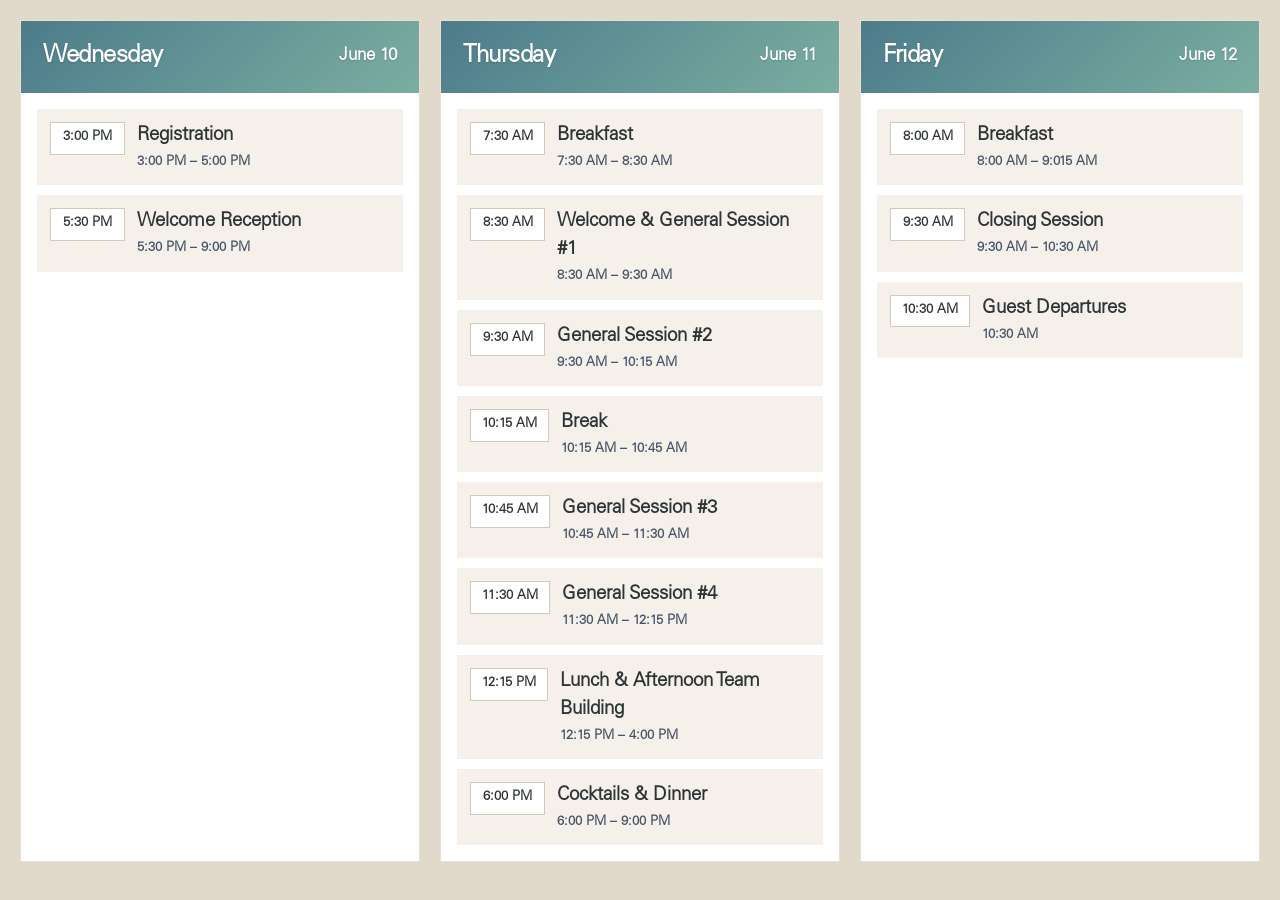
==== agenda/index.html @ 7154a573 "Add files via upload" ====
<!DOCTYPE html>
<html lang="en">
<head>
    <meta charset="UTF-8">
    <meta name="viewport" content="width=device-width, initial-scale=1.0">
    <title>Event Agenda</title>
    <link rel="stylesheet" href="styles.css">
</head>
<body>
    <div class="agenda-embed">
        <div class="days-grid">
            <!-- Wednesday Card -->
            <div class="day-card">
                <div class="day-card-header">
                    <h2 class="day-title">Wednesday</h2>
                    <span class="day-date">June 10</span>
                </div>
                <div class="events-list">
                    <div class="event-item" data-time="12:30-16:00">
                        <div class="event-time">3:00 PM</div>
                        <div class="event-content">
                            <h3 class="event-title">Registration</h3>
                            <span class="event-time-range">3:00 PM – 5:00 PM</span>
                        </div>
                    </div>
                    <div class="event-item" data-time="18:00-19:00">
                        <div class="event-time">5:30 PM</div>
                        <div class="event-content">
                            <h3 class="event-title">Welcome Reception</h3>
                            <span class="event-time-range">5:30 PM – 9:00 PM</span>
                        </div>
                    </div>
                </div>
            </div>

            <!-- Thursday Card -->
            <div class="day-card">
                <div class="day-card-header">
                    <h2 class="day-title">Thursday</h2>
                    <span class="day-date">June 11</span>
                </div>
                <div class="events-list">
                    <div class="event-item" data-time="07:00-09:00">
                        <div class="event-time">7:30 AM</div>
                        <div class="event-content">
                            <h3 class="event-title">Breakfast</h3>
                            <span class="event-time-range">7:30 AM – 8:30 AM</span>
                        </div>
                    </div>
                    <div class="event-item" data-time="09:00-12:00">
                        <div class="event-time">8:30 AM</div>
                        <div class="event-content">
                            <h3 class="event-title">Welcome & General Session #1</h3>
                            <span class="event-time-range">8:30 AM – 9:30 AM</span>
                        </div>
                    </div>
                    <div class="event-item" data-time="12:00-14:00">
                        <div class="event-time">9:30 AM</div>
                        <div class="event-content">
                            <h3 class="event-title">General Session #2</h3>
                            <span class="event-time-range">9:30 AM – 10:15 AM</span>
                        </div>
                    </div>
                    <div class="event-item" data-time="14:00-17:00">
                        <div class="event-time">10:15 AM</div>
                        <div class="event-content">
                            <h3 class="event-title">Break</h3>
                            <span class="event-time-range">10:15 AM – 10:45 AM</span>
                        </div>
                    </div>
                    <div class="event-item" data-time="18:00-19:00">
                        <div class="event-time">10:45 AM</div>
                        <div class="event-content">
                            <h3 class="event-title">General Session #3</h3>
                            <span class="event-time-range">10:45 AM – 11:30 AM</span>
                        </div>
                    </div>
                     <div class="event-item" data-time="18:00-19:00">
                        <div class="event-time">11:30 AM</div>
                        <div class="event-content">
                            <h3 class="event-title">General Session #4</h3>
                            <span class="event-time-range">11:30 AM – 12:15 PM</span>
                        </div>
                    </div>
                    <div class="event-item" data-time="18:00-19:00">
                        <div class="event-time">12:15 PM</div>
                        <div class="event-content">
                            <h3 class="event-title">Lunch & Afternoon Team Building</h3>
                            <span class="event-time-range">12:15 PM – 4:00 PM</span>
                        </div>
                    </div>
                    <div class="event-item" data-time="19:00-21:00">
                        <div class="event-time">6:00 PM</div>
                        <div class="event-content">
                            <h3 class="event-title">Cocktails & Dinner</h3>
                            <span class="event-time-range">6:00 PM – 9:00 PM</span>
                        </div>
                    </div>
                </div>
            </div>

            <!-- Friday Card -->
            <div class="day-card">
                <div class="day-card-header">
                    <h2 class="day-title">Friday</h2>
                    <span class="day-date">June 12</span>
                </div>
                <div class="events-list">
                    <div class="event-item" data-time="07:00-09:00">
                        <div class="event-time">8:00 AM</div>
                        <div class="event-content">
                            <h3 class="event-title">Breakfast</h3>
                            <span class="event-time-range">8:00 AM – 9:015 AM</span>
                        </div>
                    </div>
                      <div class="event-item" data-time="07:00-09:00">
                        <div class="event-time">9:30 AM</div>
                        <div class="event-content">
                            <h3 class="event-title">Closing Session</h3>
                            <span class="event-time-range">9:30 AM – 10:30 AM</span>
                        </div>
                    </div>
                    <div class="event-item" data-time="09:00-12:00">
                        <div class="event-time">10:30 AM</div>
                        <div class="event-content">
                            <h3 class="event-title">Guest Departures</h3>
                            <span class="event-time-range">10:30 AM</span>
                        </div>
                    </div>
                </div>
            </div>
        </div>
    </div>

    <script src="script.js"></script>
</body>
</html>
---- agenda/styles.css ----
:root {
    --primary: #4c7c8b;
    --primary-light: #7baea1;
    --bg: #e1dacb;
    --bg-light: #f5f1ea;
    --bg-card: #ffffff;
    --text-primary: #2d3436;
    --text-secondary: #475569;
    --text-muted: #64748b;
    --border: #d4c9b8;
    --border-light: #e8e0d3;
    --shadow-sm: 0 1px 2px 0 rgba(0, 0, 0, 0);
    --shadow: 0 1px 3px 0 rgba(0, 0, 0, 0), 0 1px 2px 0 rgba(0, 0, 0, 0.06);
    --shadow-md: 0 4px 6px -1px rgba(0, 0, 0, 0), 0 2px 4px -1px rgba(0, 0, 0, 0.06);
}

@font-face {
    font-family: 'UniversLTPro-45Light';
    src: url('/UniversLTPro-45Light.otf') format('opentype');
    font-weight: 300;
    font-style: normal;
    font-display: swap;
}

@font-face {
    font-family: 'UniversLTPro-55Roman';
    src: url('/UniversLTPro-55Roman.otf') format('opentype');
    font-weight: 400;
    font-style: normal;
    font-display: swap;
}

@font-face {
    font-family: 'UniversLTPro-65Bold';
    src: url('/UniversLTPro-65Bold.otf') format('opentype');
    font-weight: 700;
    font-style: normal;
    font-display: swap;
}

* {
    margin: 0;
    padding: 0;
    box-sizing: border-box;
}

body {
    font-family: 'UniversLTPro-45Light', -apple-system, BlinkMacSystemFont, 'Segoe UI', Roboto, sans-serif;
    background: var(--bg);
    color: var(--text-primary);
    line-height: 1.5;
    -webkit-font-smoothing: antialiased;
    -moz-osx-font-smoothing: grayscale;
}

.agenda-embed {
    width: 100%;
    max-width: 100%;
    background: var(--bg);
    border-radius: 0;
    overflow: hidden;
}

/* Days Grid - Card Layout */
.days-grid {
    display: grid;
    grid-template-columns: repeat(auto-fit, minmax(280px, 1fr));
    gap: 20px;
    padding: 20px;
}

/* Day Card */
.day-card {
    background: var(--bg-card);
    border: 1px solid var(--border-light);
    border-radius: 0;
    overflow: hidden;
    transition: all 0.2s ease;
    display: flex;
    flex-direction: column;
}

.day-card:hover {
    border-color: var(--border);
}

.day-card-header {
    background: linear-gradient(135deg, #4c7c8b 0%, #7baea1 100%);
    color: white;
    padding: 18px 22px;
    display: flex;
    justify-content: space-between;
    align-items: center;
}

.day-title {
    font-size: 24px;
    font-weight: 800;
    margin: 0;
    letter-spacing: -0.02em;
    text-shadow: 0 1px 2px rgba(0, 0, 0, 0.15);
}

.day-date {
    font-size: 17px;
    font-weight: 700;
    opacity: 1;
    text-shadow: 0 1px 2px rgba(0, 0, 0, 0.15);
}

/* Events List */
.events-list {
    display: flex;
    flex-direction: column;
    padding: 16px;
    gap: 10px;
    flex: 1;
}

.event-item {
    display: flex;
    gap: 12px;
    padding: 12px;
    background: var(--bg-light);
    border-radius: 0;
    border: 1px solid transparent;
    transition: all 0.2s ease;
    align-items: flex-start;
}

.event-icon {
    width: 36px;
    height: 36px;
    min-width: 36px;
    display: flex;
    align-items: center;
    justify-content: center;
    background: rgba(76, 124, 139, 0.12);
    color: var(--primary);
    border-radius: 0;
    font-size: 16px;
}

.event-item:hover {
    background: var(--bg-card);
    border-color: var(--border);
}


.event-time {
    min-width: 75px;
    font-weight: 700;
    font-size: 13px;
    color: var(--text-primary);
    padding: 7px 11px;
    background: white;
    border-radius: 0;
    text-align: center;
    border: 1px solid var(--border);
    flex-shrink: 0;
    line-height: 1.3;
}

.event-content {
    flex: 1;
    display: flex;
    flex-direction: column;
    gap: 4px;
    min-width: 0;
}

        line-height: 1;
    font-size: 15px;
    font-weight: 600;
    color: var(--text-primary);
    margin: 0;
    line-height: 1.4;
}

.event-description {
    font-size: 13px;
    color: var(--text-secondary);
    font-style: italic;
    font-weight: 500;
    line-height: 1.4;
}

.event-time-range {
    font-size: 13px;
    color: var(--text-secondary);
    font-weight: 600;
    line-height: 1.4;
}

/* Footer */
.agenda-footer {
    padding: 12px 20px;
    border-top: 1px solid var(--border-light);
    background: var(--bg-light);
    text-align: center;
}

.disclaimer {
    font-size: 11px;
    color: var(--text-muted);
    font-style: italic;
    margin: 0;
    font-weight: 400;
}

/* Responsive Design - Tablet */
@media (max-width: 1024px) {
    .days-grid {
        grid-template-columns: repeat(2, 1fr);
        gap: 16px;
        padding: 16px;
    }
    
    .day-card-header {
        padding: 16px 20px;
    }
    
    .events-list {
        padding: 14px;
    }
}

/* Responsive Design - Mobile */
@media (max-width: 768px) {
    .days-grid {
        grid-template-columns: 1fr;
        gap: 16px;
        padding: 16px;
    }
    
    .day-card-header {
        padding: 16px 18px;
    }
    
    .day-title {
        font-size: 20px;
    }
    
    .day-date {
        font-size: 16px;
    }
    
    .events-list {
        padding: 12px;
        gap: 8px;
    }
    
    .event-item {
        padding: 10px;
        gap: 10px;
    }
    
    .event-icon {
        width: 32px;
        height: 32px;
        min-width: 32px;
        font-size: 14px;
    }
    
    .event-time {
        min-width: 70px;
        font-size: 12px;
        padding: 6px 9px;
    }
    
    .event-title {
        font-size: 14px;
    }
    
    .event-description {
        font-size: 12px;
    }
    
    .event-time-range {
        font-size: 12px;
    }
    
    .agenda-footer {
        padding: 10px 16px;
    }
}

/* Small Mobile Devices */
@media (max-width: 480px) {
    .days-grid {
        padding: 12px;
        gap: 12px;
    }
    
    .day-card-header {
        padding: 14px 16px;
    }
    
    .day-title {
        font-size: 18px;
    }
    
    .day-date {
        font-size: 15px;
    }
    
    .events-list {
        padding: 10px;
    }
    
    .event-item {
        padding: 8px;
    }
    
    .event-icon {
        width: 28px;
        height: 28px;
        min-width: 28px;
        font-size: 12px;
    }
}

/* Print Styles */
@media print {
    .agenda-footer {
        display: none;
    }
    
    .day-card {
        page-break-inside: avoid;
        box-shadow: none;
        border: 1px solid #ddd;
    }
}
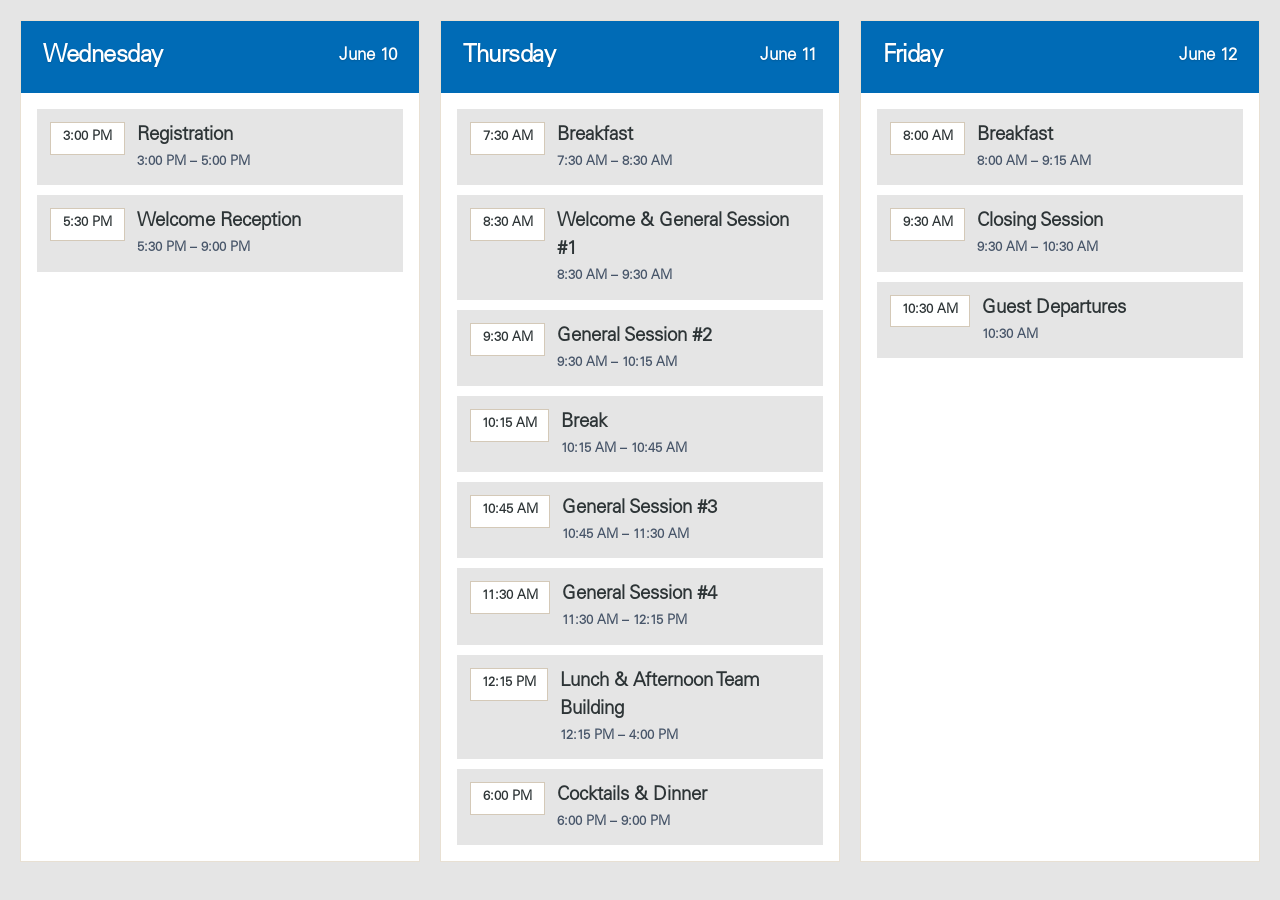
==== commit 6483fb33: "Fix typo in event time range for Breakfast" ====
--- a/agenda/index.html
+++ b/agenda/index.html
@@ -110,7 +110,7 @@
                         <div class="event-time">8:00 AM</div>
                         <div class="event-content">
                             <h3 class="event-title">Breakfast</h3>
-                            <span class="event-time-range">8:00 AM – 9:015 AM</span>
+                            <span class="event-time-range">8:00 AM – 9:15 AM</span>
                         </div>
                     </div>
                       <div class="event-item" data-time="07:00-09:00">
--- a/agenda/styles.css
+++ b/agenda/styles.css
@@ -1,8 +1,8 @@
 :root {
-    --primary: #4c7c8b;
-    --primary-light: #7baea1;
-    --bg: #e1dacb;
-    --bg-light: #f5f1ea;
+    --primary: #006bb6;
+    --primary-light: #006bb6;
+    --bg: #e5e5e5;
+    --bg-light: #e5e5e5;
     --bg-card: #ffffff;
     --text-primary: #2d3436;
     --text-secondary: #475569;
@@ -85,7 +85,8 @@
 }
 
 .day-card-header {
-    background: linear-gradient(135deg, #4c7c8b 0%, #7baea1 100%);
+    /* background: linear-gradient(135deg, #4c7c8b 0%, #7baea1 100%); */
+    background: #006bb6;
     color: white;
     padding: 18px 22px;
     display: flex;
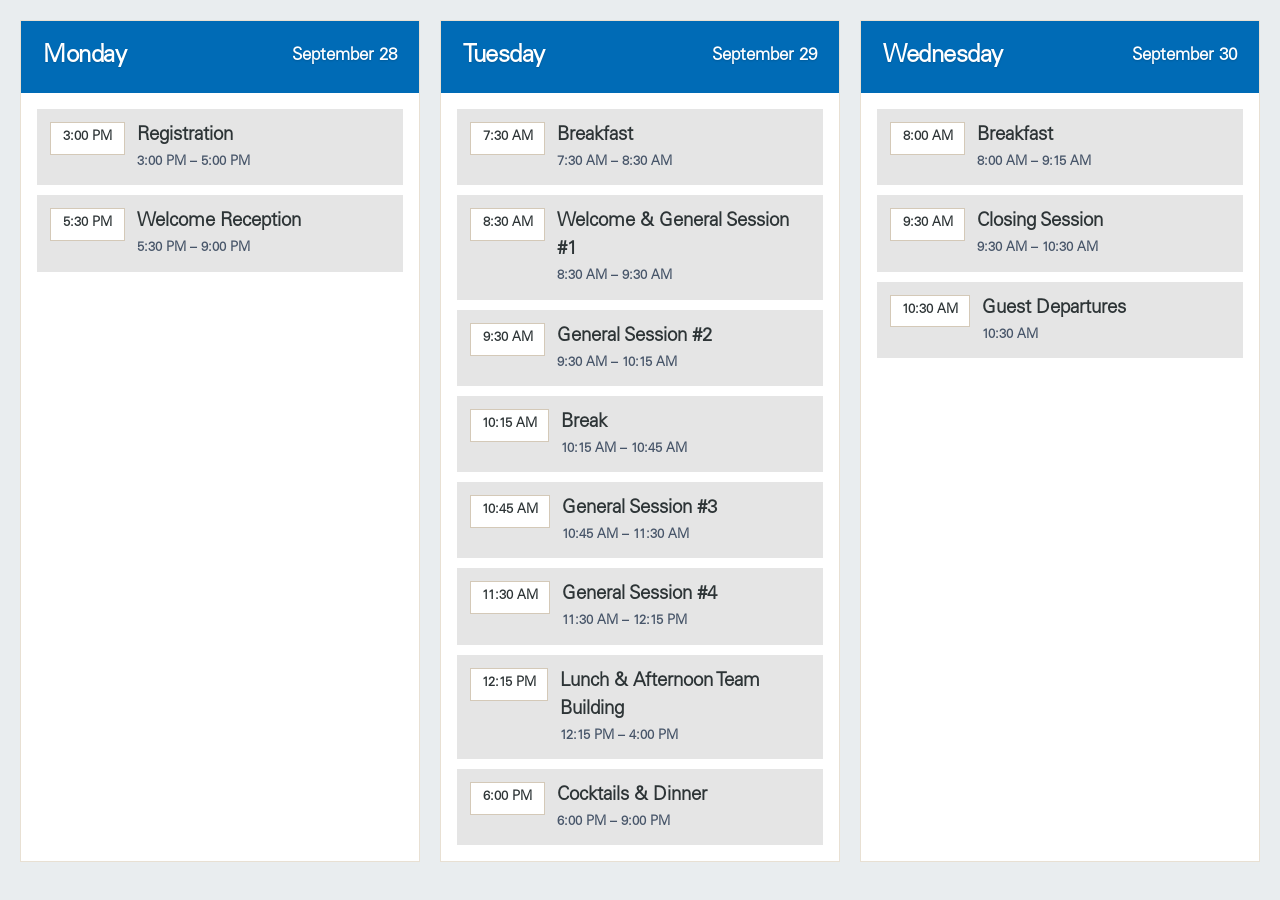
==== commit 46ce46a0: "Update index.html" ====
--- a/agenda/index.html
+++ b/agenda/index.html
@@ -1,19 +1,21 @@
 <!DOCTYPE html>
 <html lang="en">
+
 <head>
     <meta charset="UTF-8">
     <meta name="viewport" content="width=device-width, initial-scale=1.0">
     <title>Event Agenda</title>
     <link rel="stylesheet" href="styles.css">
 </head>
+
 <body>
     <div class="agenda-embed">
         <div class="days-grid">
             <!-- Wednesday Card -->
             <div class="day-card">
                 <div class="day-card-header">
-                    <h2 class="day-title">Wednesday</h2>
-                    <span class="day-date">June 10</span>
+                    <h2 class="day-title">Monday</h2>
+                    <span class="day-date">September 28</span>
                 </div>
                 <div class="events-list">
                     <div class="event-item" data-time="12:30-16:00">
@@ -36,8 +38,8 @@
             <!-- Thursday Card -->
             <div class="day-card">
                 <div class="day-card-header">
-                    <h2 class="day-title">Thursday</h2>
-                    <span class="day-date">June 11</span>
+                    <h2 class="day-title">Tuesday</h2>
+                    <span class="day-date">September 29</span>
                 </div>
                 <div class="events-list">
                     <div class="event-item" data-time="07:00-09:00">
@@ -75,7 +77,7 @@
                             <span class="event-time-range">10:45 AM – 11:30 AM</span>
                         </div>
                     </div>
-                     <div class="event-item" data-time="18:00-19:00">
+                    <div class="event-item" data-time="18:00-19:00">
                         <div class="event-time">11:30 AM</div>
                         <div class="event-content">
                             <h3 class="event-title">General Session #4</h3>
@@ -102,8 +104,8 @@
             <!-- Friday Card -->
             <div class="day-card">
                 <div class="day-card-header">
-                    <h2 class="day-title">Friday</h2>
-                    <span class="day-date">June 12</span>
+                    <h2 class="day-title">Wednesday</h2>
+                    <span class="day-date">September 30</span>
                 </div>
                 <div class="events-list">
                     <div class="event-item" data-time="07:00-09:00">
@@ -113,7 +115,7 @@
                             <span class="event-time-range">8:00 AM – 9:15 AM</span>
                         </div>
                     </div>
-                      <div class="event-item" data-time="07:00-09:00">
+                    <div class="event-item" data-time="07:00-09:00">
                         <div class="event-time">9:30 AM</div>
                         <div class="event-content">
                             <h3 class="event-title">Closing Session</h3>
@@ -134,4 +136,5 @@
 
     <script src="script.js"></script>
 </body>
+
 </html>
--- a/agenda/styles.css
+++ b/agenda/styles.css
@@ -1,7 +1,7 @@
 :root {
-    --primary: #006bb6;
-    --primary-light: #006bb6;
-    --bg: #e5e5e5;
+    --primary: #002d4b;
+    --primary-light: #002d4b;
+    --bg: #e9edef;
     --bg-light: #e5e5e5;
     --bg-card: #ffffff;
     --text-primary: #2d3436;
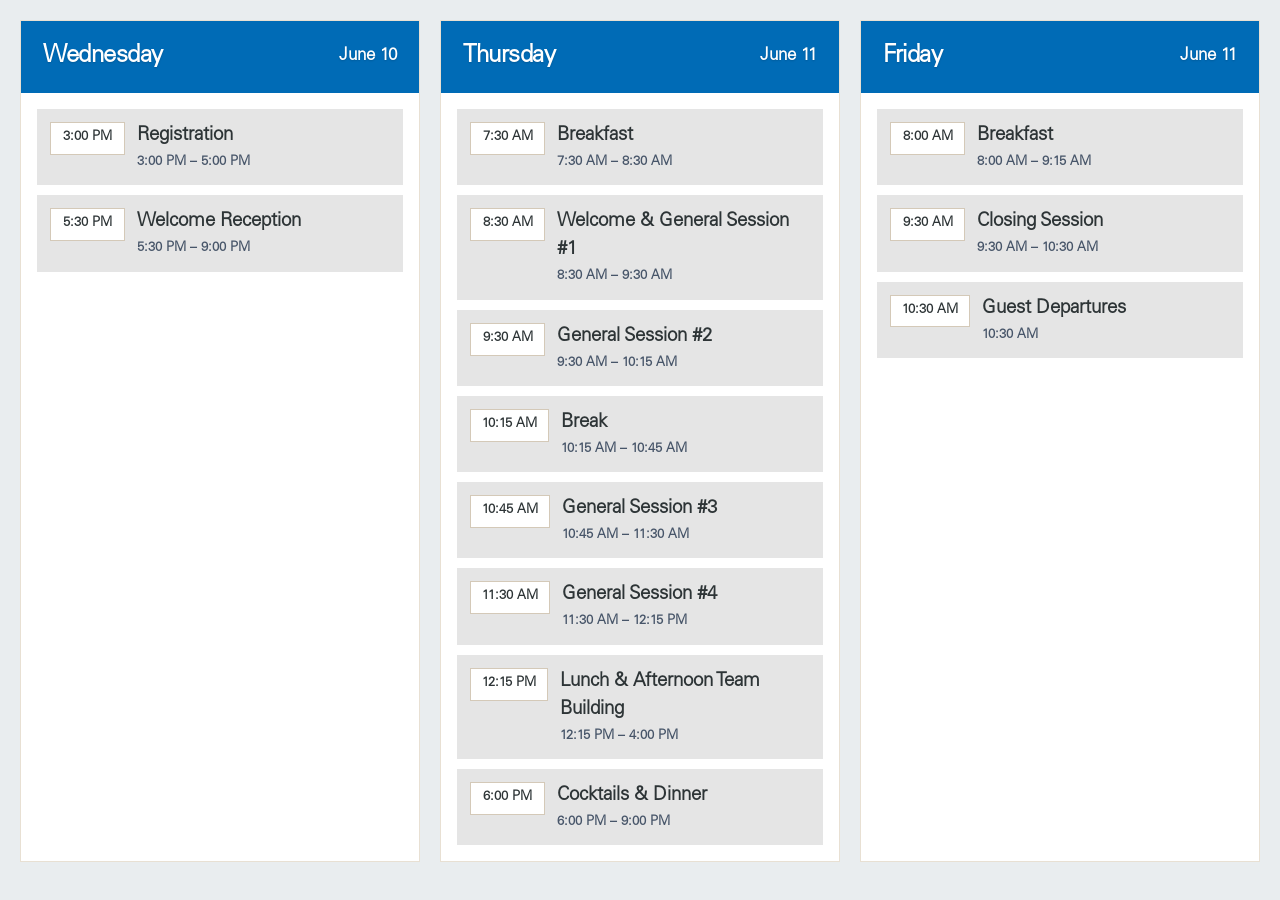
==== commit c53c9172: "Update index.html" ====
--- a/agenda/index.html
+++ b/agenda/index.html
@@ -14,8 +14,8 @@
             <!-- Wednesday Card -->
             <div class="day-card">
                 <div class="day-card-header">
-                    <h2 class="day-title">Monday</h2>
-                    <span class="day-date">September 28</span>
+                    <h2 class="day-title">Wednesday</h2>
+                    <span class="day-date">June 10</span>
                 </div>
                 <div class="events-list">
                     <div class="event-item" data-time="12:30-16:00">
@@ -38,8 +38,8 @@
             <!-- Thursday Card -->
             <div class="day-card">
                 <div class="day-card-header">
-                    <h2 class="day-title">Tuesday</h2>
-                    <span class="day-date">September 29</span>
+                    <h2 class="day-title">Thursday</h2>
+                    <span class="day-date">June 11</span>
                 </div>
                 <div class="events-list">
                     <div class="event-item" data-time="07:00-09:00">
@@ -104,8 +104,8 @@
             <!-- Friday Card -->
             <div class="day-card">
                 <div class="day-card-header">
-                    <h2 class="day-title">Wednesday</h2>
-                    <span class="day-date">September 30</span>
+                    <h2 class="day-title">Friday</h2>
+                    <span class="day-date">June 11</span>
                 </div>
                 <div class="events-list">
                     <div class="event-item" data-time="07:00-09:00">
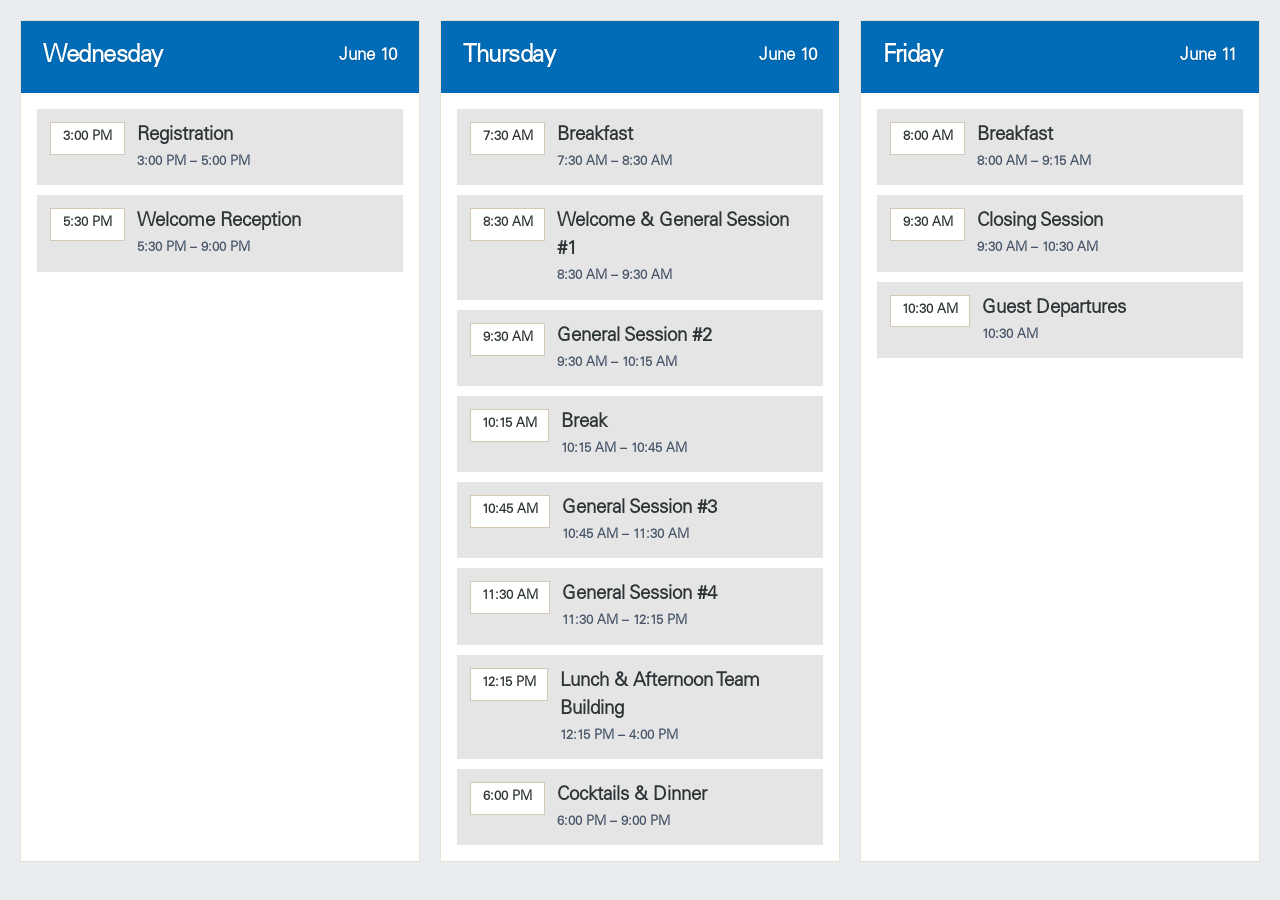
==== commit e841cc53: "Update index.html" ====
--- a/agenda/index.html
+++ b/agenda/index.html
@@ -39,7 +39,7 @@
             <div class="day-card">
                 <div class="day-card-header">
                     <h2 class="day-title">Thursday</h2>
-                    <span class="day-date">June 11</span>
+                    <span class="day-date">June 10</span>
                 </div>
                 <div class="events-list">
                     <div class="event-item" data-time="07:00-09:00">
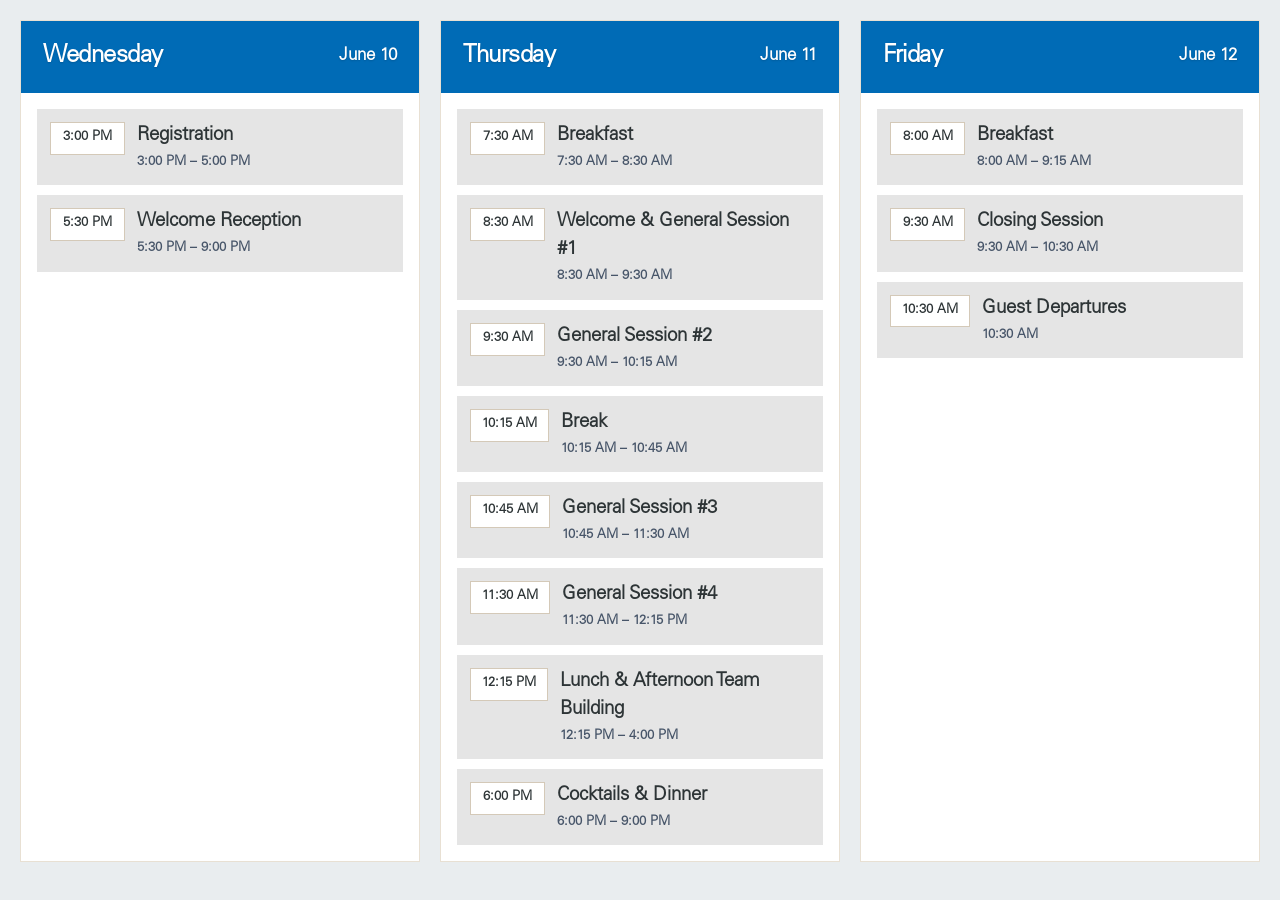
==== commit 39dc6344: "Update index.html" ====
--- a/agenda/index.html
+++ b/agenda/index.html
@@ -39,7 +39,7 @@
             <div class="day-card">
                 <div class="day-card-header">
                     <h2 class="day-title">Thursday</h2>
-                    <span class="day-date">June 10</span>
+                    <span class="day-date">June 11</span>
                 </div>
                 <div class="events-list">
                     <div class="event-item" data-time="07:00-09:00">
@@ -105,7 +105,7 @@
             <div class="day-card">
                 <div class="day-card-header">
                     <h2 class="day-title">Friday</h2>
-                    <span class="day-date">June 11</span>
+                    <span class="day-date">June 12</span>
                 </div>
                 <div class="events-list">
                     <div class="event-item" data-time="07:00-09:00">
